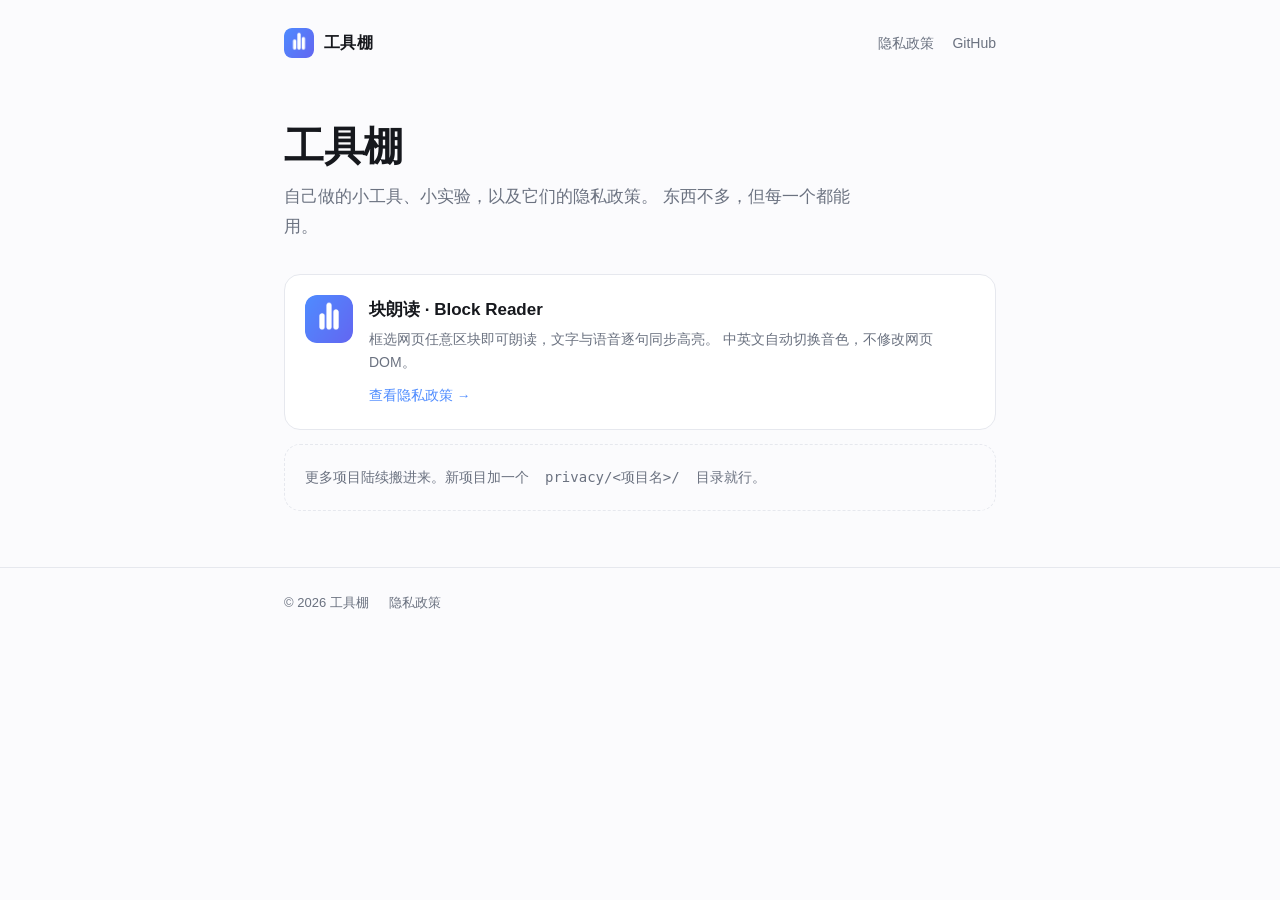
==== index.html @ 6e1827ad "init: shed" ====
<!doctype html>
<html lang="zh-CN">
  <head>
    <meta charset="utf-8" />
    <meta name="viewport" content="width=device-width, initial-scale=1" />
    <title>工具棚 · Shed</title>
    <meta name="description" content="个人做的小工具与实验，以及它们的隐私政策。" />
    <link rel="icon" href="assets/icon128.png" />
    <link rel="stylesheet" href="style.css" />
  </head>
  <body>
    <header class="site-header">
      <div class="wrap">
        <a class="brand" href="./">
          <img src="assets/icon128.png" alt="" />
          工具棚
        </a>
        <nav>
          <a href="privacy/">隐私政策</a>
          <a href="https://github.com/">GitHub</a>
        </nav>
      </div>
    </header>

    <main class="wrap">
      <section class="hero">
        <h1>工具棚</h1>
        <p>
          自己做的小工具、小实验，以及它们的隐私政策。
          东西不多，但每一个都能用。
        </p>
      </section>

      <section class="grid">
        <a class="card" href="privacy/block-reader/">
          <img src="assets/icon128.png" alt="" />
          <div>
            <h2>块朗读 · Block Reader</h2>
            <p>
              框选网页任意区块即可朗读，文字与语音逐句同步高亮。
              中英文自动切换音色，不修改网页 DOM。
            </p>
            <span class="more">查看隐私政策 →</span>
          </div>
        </a>

        <div class="card muted">
          更多项目陆续搬进来。新项目加一个 <code>privacy/&lt;项目名&gt;/</code> 目录就行。
        </div>
      </section>
    </main>

    <footer>
      <div class="wrap">
        <span>© 2026 工具棚</span>
        <a href="privacy/">隐私政策</a>
      </div>
    </footer>
  </body>
</html>
---- style.css ----
/* 工具棚 · Shed —— 全站样式，单文件，无依赖 */
:root {
  color-scheme: light dark;
  --bg: #fbfbfd;
  --fg: #16181d;
  --dim: #6b7280;
  --line: #e6e8ee;
  --card: #ffffff;
  --accent: #4f8cff;
  --accent-soft: rgba(79, 140, 255, 0.1);
  --radius: 16px;
}
@media (prefers-color-scheme: dark) {
  :root {
    --bg: #0f1116;
    --fg: #e8eaed;
    --dim: #9aa2ae;
    --line: #23262f;
    --card: #161920;
    --accent: #6a9dff;
    --accent-soft: rgba(106, 157, 255, 0.14);
  }
}

* { box-sizing: border-box; }
html { -webkit-text-size-adjust: 100%; }
body {
  margin: 0;
  background: var(--bg);
  color: var(--fg);
  font: 16px/1.75 -apple-system, BlinkMacSystemFont, "Segoe UI", "PingFang SC",
    "Hiragino Sans GB", "Microsoft YaHei", sans-serif;
  -webkit-font-smoothing: antialiased;
}

.wrap { max-width: 760px; margin: 0 auto; padding: 0 24px; }

/* 顶部 */
.site-header { padding: 28px 0 8px; }
.site-header .wrap { display: flex; align-items: center; gap: 14px; }
.site-header a.brand {
  display: inline-flex; align-items: center; gap: 10px;
  color: var(--fg); text-decoration: none; font-weight: 600; letter-spacing: 0.3px;
}
.site-header img { width: 30px; height: 30px; border-radius: 8px; }
.site-header nav { margin-left: auto; display: flex; gap: 18px; }
.site-header nav a { color: var(--dim); text-decoration: none; font-size: 14px; }
.site-header nav a:hover { color: var(--fg); }

/* 首屏 */
.hero { padding: 56px 0 32px; }
.hero h1 { font-size: 40px; line-height: 1.2; margin: 0 0 12px; letter-spacing: -0.5px; }
.hero p { margin: 0; color: var(--dim); font-size: 17px; max-width: 34em; }

/* 卡片 */
.grid { display: grid; gap: 14px; padding-bottom: 56px; }
.card {
  display: flex; gap: 16px; align-items: flex-start;
  padding: 20px; border: 1px solid var(--line); border-radius: var(--radius);
  background: var(--card); text-decoration: none; color: inherit;
  transition: border-color 0.15s, transform 0.15s;
}
a.card:hover { border-color: var(--accent); transform: translateY(-1px); }
.card img { width: 48px; height: 48px; border-radius: 12px; flex: 0 0 auto; }
.card h2 { margin: 0 0 4px; font-size: 17px; }
.card p { margin: 0; font-size: 14px; color: var(--dim); line-height: 1.65; }
.card .more { display: inline-block; margin-top: 10px; font-size: 13.5px; color: var(--accent); }
.card.muted { color: var(--dim); font-size: 14px; border-style: dashed; background: transparent; }

/* 文章（隐私政策等） */
article { padding: 24px 0 72px; }
article h1 { font-size: 30px; line-height: 1.3; margin: 0 0 8px; letter-spacing: -0.3px; }
article .meta { color: var(--dim); font-size: 13.5px; margin-bottom: 32px; }
article h2 { font-size: 18px; margin: 36px 0 12px; }
article h3 { font-size: 15.5px; margin: 24px 0 8px; }
article p, article li { font-size: 15.5px; }
article ul { padding-left: 1.3em; }
article li { margin: 6px 0; }
article a { color: var(--accent); }
article code {
  font-size: 0.9em; background: var(--accent-soft); padding: 1px 6px; border-radius: 5px;
}
article table { width: 100%; border-collapse: collapse; margin: 18px 0; font-size: 14.5px; }
article th, article td { text-align: left; padding: 9px 12px; border-bottom: 1px solid var(--line); vertical-align: top; }
article th { color: var(--dim); font-weight: 500; white-space: nowrap; }
article blockquote {
  margin: 20px 0; padding: 12px 18px; border-left: 3px solid var(--accent);
  background: var(--accent-soft); border-radius: 0 10px 10px 0; color: var(--dim);
}
article blockquote p { margin: 0; }

.back { display: inline-block; margin-bottom: 24px; font-size: 14px; color: var(--dim); text-decoration: none; }
.back:hover { color: var(--accent); }

footer {
  border-top: 1px solid var(--line); padding: 24px 0 40px;
  color: var(--dim); font-size: 13px;
}
footer .wrap { display: flex; flex-wrap: wrap; gap: 8px 20px; }
footer a { color: var(--dim); text-decoration: none; }
footer a:hover { color: var(--fg); }

@media (max-width: 560px) {
  .hero h1 { font-size: 32px; }
  .site-header nav { display: none; }
}
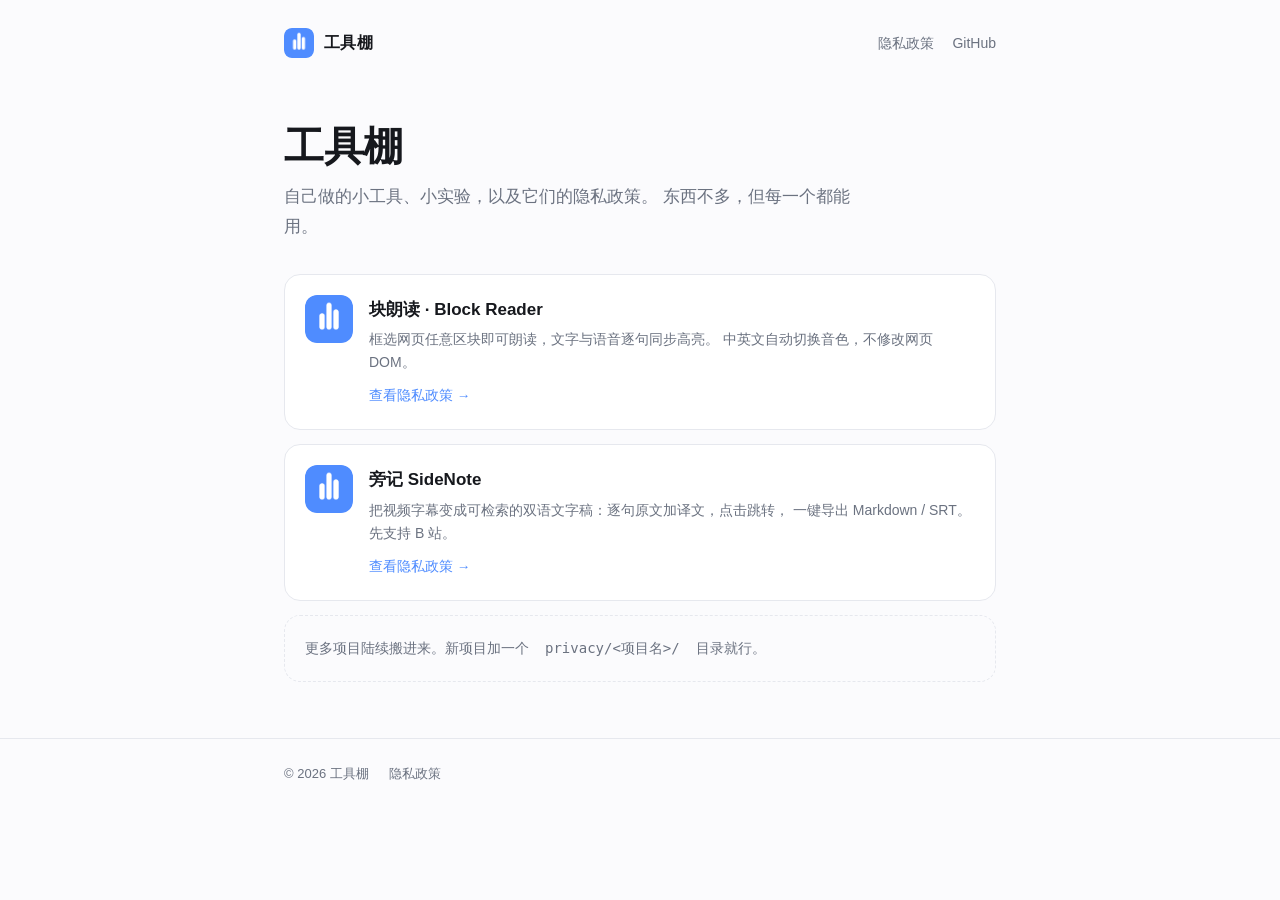
==== commit 96f2b409: "privacy: 新增旁记 SideNote 隐私政策" ====
--- a/index.html
+++ b/index.html
@@ -44,6 +44,18 @@
           </div>
         </a>
 
+        <a class="card" href="privacy/sidenote/">
+          <img src="assets/icon128.png" alt="" />
+          <div>
+            <h2>旁记 SideNote</h2>
+            <p>
+              把视频字幕变成可检索的双语文字稿：逐句原文加译文，点击跳转，
+              一键导出 Markdown / SRT。先支持 B 站。
+            </p>
+            <span class="more">查看隐私政策 →</span>
+          </div>
+        </a>
+
         <div class="card muted">
           更多项目陆续搬进来。新项目加一个 <code>privacy/&lt;项目名&gt;/</code> 目录就行。
         </div>
